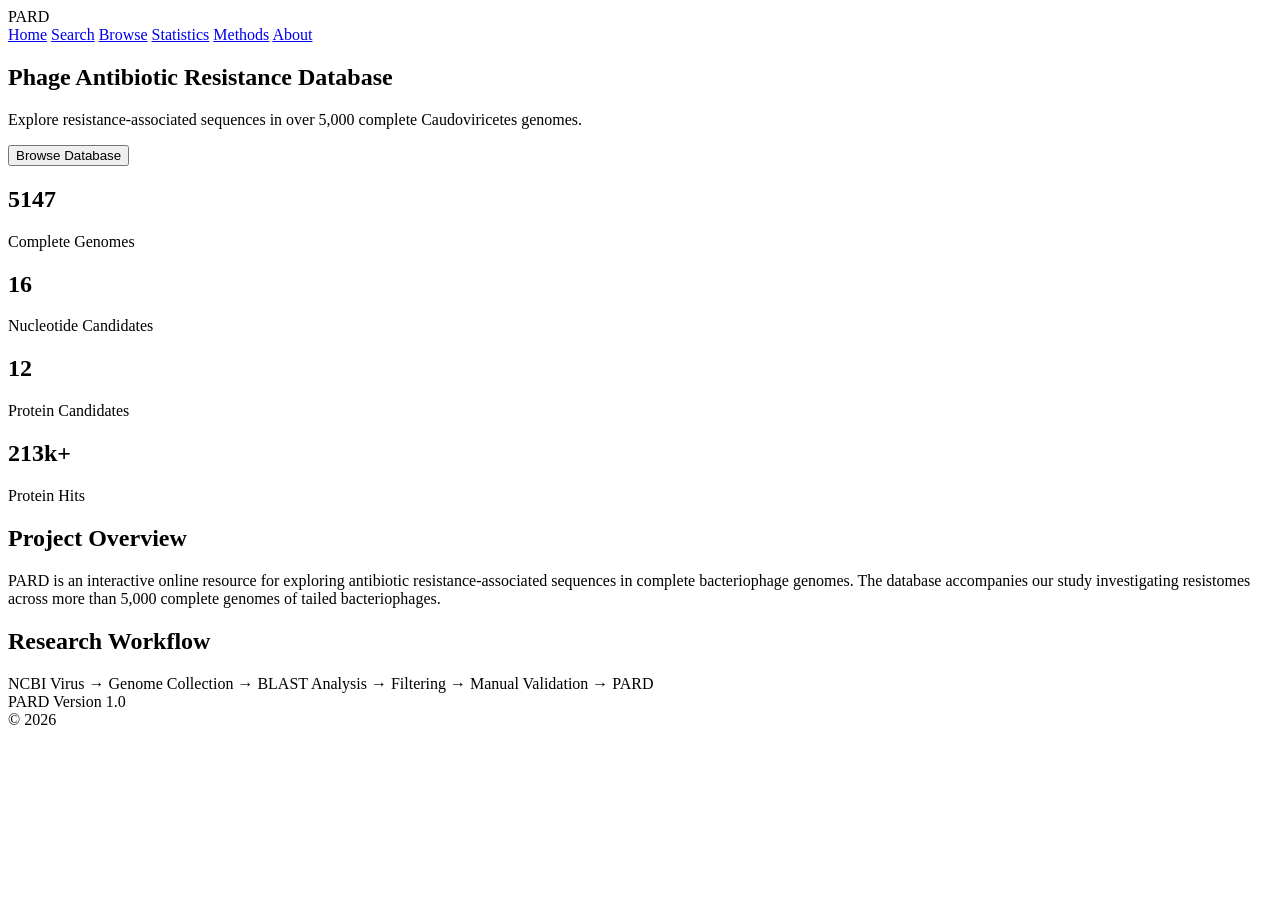
==== index.html @ 98bc3f48 "Rename dev/index.html to index.html" ====
<!DOCTYPE html>
<html lang="en">

<head>

    <meta charset="UTF-8">
    <meta name="viewport"
          content="width=device-width, initial-scale=1.0">

    <title>PARD | Phage Antibiotic Resistance Database</title>

    <link rel="stylesheet"
          href="css/style.css">

</head>

<body>

<header>

    <div class="logo">

        PARD

    </div>

    <nav>

        <a href="#">Home</a>
        <a href="pages/search.html">Search</a>
        <a href="pages/browse.html">Browse</a>
        <a href="pages/statistics.html">Statistics</a>
        <a href="pages/methods.html">Methods</a>
        <a href="pages/about.html">About</a>

    </nav>

</header>

<section class="hero">

    <div class="hero-content">

        <h1>
            Phage Antibiotic Resistance Database
        </h1>

        <p>

            Explore resistance-associated sequences in over
            5,000 complete Caudoviricetes genomes.

        </p>

        <button id="browseButton">

            Browse Database

        </button>

    </div>

</section>

<section class="stats">

    <div class="card">

        <h2>5147</h2>

        <p>Complete Genomes</p>

    </div>

    <div class="card">

        <h2>16</h2>

        <p>Nucleotide Candidates</p>

    </div>

    <div class="card">

        <h2>12</h2>

        <p>Protein Candidates</p>

    </div>

    <div class="card">

        <h2>213k+</h2>

        <p>Protein Hits</p>

    </div>

</section>

<section class="overview">

<h2>

Project Overview

</h2>

<p>

PARD is an interactive online resource for exploring
antibiotic resistance-associated sequences in complete
bacteriophage genomes. The database accompanies our
study investigating resistomes across more than
5,000 complete genomes of tailed bacteriophages.

</p>

</section>

<section class="workflow">

<h2>

Research Workflow

</h2>

<div class="workflow-box">

NCBI Virus

<span>→</span>

Genome Collection

<span>→</span>

BLAST Analysis

<span>→</span>

Filtering

<span>→</span>

Manual Validation

<span>→</span>

PARD

</div>

</section>

<footer>

<div>

PARD Version 1.0

</div>

<div>

© 2026

</div>

</footer>

<script src="js/database.js"></script>
<script src="js/app.js"></script>

</body>

</html>
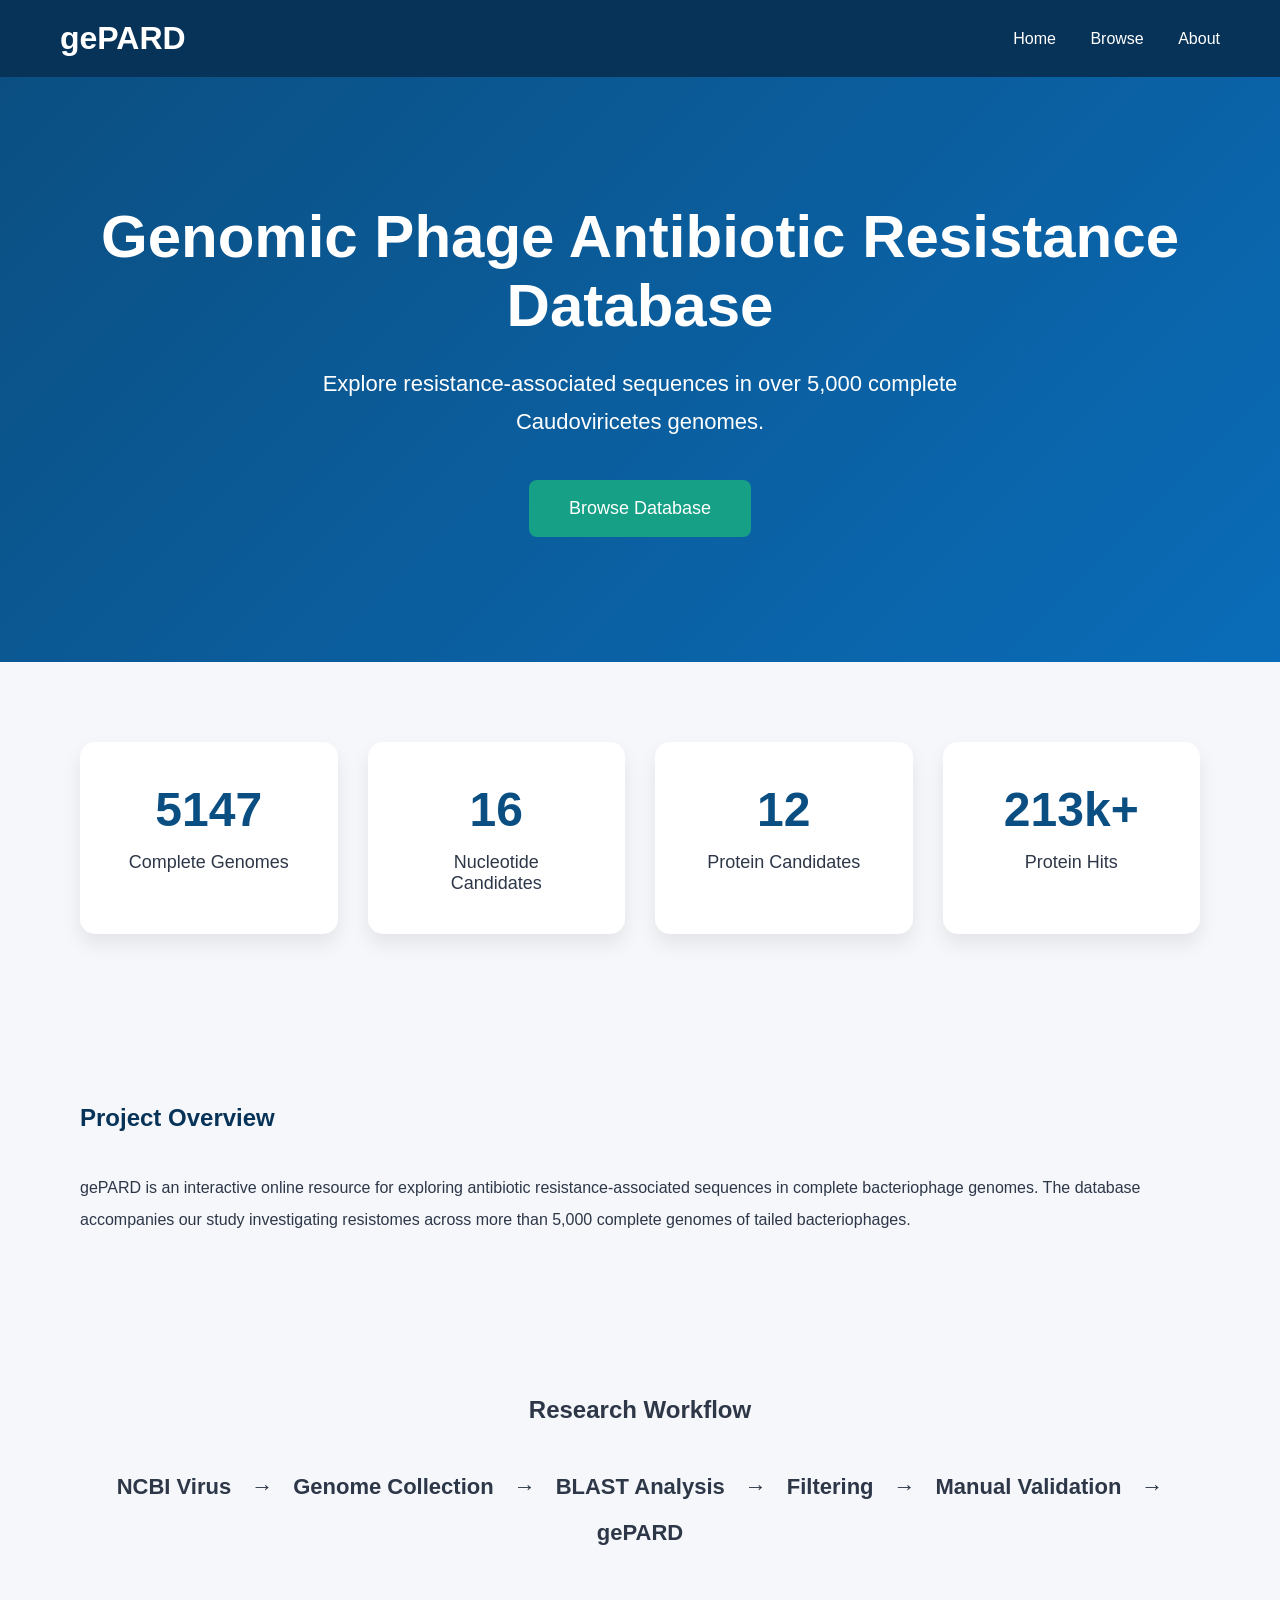
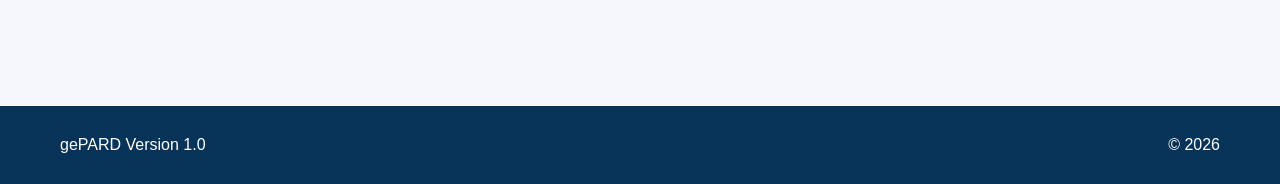
==== commit 2717de82: "gePARD renaming and high-confidence hits added" ====
--- a/index.html
+++ b/index.html
@@ -7,7 +7,7 @@
     <meta name="viewport"
           content="width=device-width, initial-scale=1.0">
 
-    <title>PARD | Phage Antibiotic Resistance Database</title>
+    <title>gePARD | Phage Antibiotic Resistance Database</title>
 
     <link rel="stylesheet"
           href="css/style.css">
@@ -20,17 +20,18 @@
 
     <div class="logo">
 
-        PARD
+        gePARD
 
     </div>
 
     <nav>
 
         <a href="#">Home</a>
-        <a href="pages/search.html">Search</a>
-        <a href="pages/browse.html">Browse</a>
+        <!--
+        <a href="pages/search.html">Search</a> -->
+        <a href="pages/browse.html">Browse</a> <!--
         <a href="pages/statistics.html">Statistics</a>
-        <a href="pages/methods.html">Methods</a>
+        <a href="pages/methods.html">Methods</a> -->
         <a href="pages/about.html">About</a>
 
     </nav>
@@ -42,7 +43,7 @@
     <div class="hero-content">
 
         <h1>
-            Phage Antibiotic Resistance Database
+            Genomic Phage Antibiotic Resistance Database
         </h1>
 
         <p>
@@ -108,7 +109,7 @@
 
 <p>
 
-PARD is an interactive online resource for exploring
+gePARD is an interactive online resource for exploring
 antibiotic resistance-associated sequences in complete
 bacteriophage genomes. The database accompanies our
 study investigating resistomes across more than
@@ -148,7 +149,7 @@
 
 <span>→</span>
 
-PARD
+gePARD
 
 </div>
 
@@ -158,7 +159,7 @@
 
 <div>
 
-PARD Version 1.0
+gePARD Version 1.0
 
 </div>
 
--- a/css/style.css
+++ b/css/style.css
@@ -0,0 +1,1043 @@
+*{
+    margin:0;
+    padding:0;
+    box-sizing:border-box;
+}
+
+body{
+
+    font-family:Arial,Helvetica,sans-serif;
+
+    background:#f5f7fa;
+
+    color:#2d3748;
+
+}
+
+header {
+
+    display: flex;
+
+    justify-content: space-between;
+
+    align-items: center;
+
+    padding: 20px 60px;
+
+    background: #083358;
+
+    color: white;
+
+    position: sticky;
+
+    top: 0;
+
+    z-index: 1000;
+
+}
+
+.logo{
+
+    color:white;
+
+    text-decoration: none;
+
+    font-size:32px;
+
+    font-weight:bold;
+
+}
+
+nav a{
+
+    color:white;
+
+    text-decoration:none;
+
+    margin-left:30px;
+
+    transition:.3s;
+
+}
+
+nav a:hover{
+
+    color:#80d4ff;
+
+}
+
+nav a.active {
+    font-weight: 700;
+    border-bottom: 2px solid currentColor;
+}
+
+.hero{
+
+    height:65vh;
+
+    display:flex;
+
+    justify-content:center;
+
+    align-items:center;
+
+    text-align:center;
+
+    background:linear-gradient(135deg,#0b4f82,#0a6cb8);
+
+    color:white;
+
+}
+
+.hero h1{
+
+    font-size:60px;
+
+    margin-bottom:25px;
+
+}
+
+.hero p{
+
+    width:700px;
+
+    max-width:90%;
+
+    margin:auto;
+
+    line-height:1.7;
+
+    font-size:22px;
+
+}
+
+.hero button{
+
+    margin-top:40px;
+
+    padding:18px 40px;
+
+    border:none;
+
+    border-radius:8px;
+
+    background:#16a085;
+
+    color:white;
+
+    font-size:18px;
+
+    cursor:pointer;
+
+}
+
+.hero button:hover{
+
+    background:#1abc9c;
+
+}
+
+.stats{
+
+    display:grid;
+
+    grid-template-columns:repeat(4,1fr);
+
+    gap:30px;
+
+    padding:80px;
+
+}
+
+.card{
+
+    background:white;
+
+    padding:40px;
+
+    border-radius:15px;
+
+    text-align:center;
+
+    box-shadow:0 10px 20px rgba(0,0,0,.08);
+
+}
+
+.card h2{
+
+    font-size:48px;
+
+    color:#0b4f82;
+
+}
+
+.card p{
+
+    margin-top:15px;
+
+    font-size:18px;
+
+}
+
+.overview{
+
+    padding:80px;
+
+    line-height:2;
+
+}
+
+.overview h2{
+
+    color:#083358;
+
+    margin-bottom:30px;
+
+}
+
+.workflow{
+
+    padding:80px;
+
+    text-align:center;
+
+}
+
+.workflow h2{
+
+    margin-bottom:50px;
+
+}
+
+.workflow-box{
+
+    display:flex;
+
+    justify-content:center;
+
+    align-items:center;
+
+    gap:20px;
+
+    flex-wrap:wrap;
+
+    font-size:22px;
+
+    font-weight:bold;
+
+}
+
+footer{
+
+    margin-top:80px;
+
+    background:#083358;
+
+    color:white;
+
+    display:flex;
+
+    justify-content:space-between;
+
+    padding:30px 60px;
+
+}
+
+@media(max-width:900px){
+
+.stats{
+
+grid-template-columns:1fr 1fr;
+
+}
+
+.hero h1{
+
+font-size:42px;
+
+}
+
+}
+
+@media(max-width:600px){
+
+.stats{
+
+grid-template-columns:1fr;
+
+}
+
+header{
+
+flex-direction:column;
+
+}
+
+nav{
+
+margin-top:20px;
+
+}
+
+.genome-actions {
+    flex-direction: column;
+    align-items: stretch;
+}
+
+.action-button {
+    text-align: center;
+}
+
+}
+
+#genomeContainer {
+    display: grid;
+
+    grid-template-columns:
+        repeat(auto-fit, minmax(290px, 1fr));
+
+    gap: 22px;
+    padding: 22px 30px 30px;
+}
+
+.genome-card {
+    position: relative;
+
+    padding: 22px;
+
+    background: white;
+    border: 1px solid #dde5ea;
+    border-radius: 14px;
+
+    box-shadow: 0 3px 12px rgba(26, 48, 62, 0.07);
+
+    cursor: pointer;
+
+    transition:
+        transform 0.18s ease,
+        box-shadow 0.18s ease,
+        border-color 0.18s ease;
+}
+
+.genome-card:hover {
+    transform: translateY(-4px);
+    border-color: #9ac9df;
+    box-shadow: 0 10px 24px rgba(26, 48, 62, 0.13);
+}
+
+.genome-card:focus-visible {
+    outline: 3px solid rgba(11, 79, 130, 0.35);
+    outline-offset: 4px;
+
+    transform: translateY(-4px);
+    border-color: #9ac9df;
+
+    box-shadow: 0 10px 24px rgba(26, 48, 62, 0.13);
+}
+
+.genome-card h2 {
+    margin: 0 0 12px;
+
+    color: #173c50;
+
+    font-size: 1.2rem;
+    line-height: 1.35;
+}
+
+.genome-card p {
+    margin: 8px 0;
+
+    color: #52616b;
+
+    line-height: 1.5;
+}
+
+.genome-card strong {
+    color: #263943;
+}
+
+.info-row {
+    display: grid;
+    grid-template-columns: 180px minmax(0, 1fr);
+    gap: 20px;
+    padding: 10px 0;
+    border-bottom: 1px solid #ddd;
+}
+
+@media (max-width: 600px) {
+
+    .info-row {
+        grid-template-columns: 1fr;
+        gap: 4px;
+    }
+
+}
+
+.info-row:last-child {
+    border-bottom: none;
+}
+
+.info-label {
+
+    font-weight: bold;
+
+}
+
+.info-value {
+    color: #333;
+    overflow-wrap: anywhere;
+}
+
+.info-value a {
+    color: #0b4f82;
+    text-decoration: none;
+    font-weight: 600;
+}
+
+.info-value a:hover {
+    text-decoration: underline;
+}
+
+.browse-controls {
+    display: grid;
+
+    grid-template-columns:
+        minmax(240px, 2fr)
+        minmax(180px, 1fr)
+        minmax(180px, 1fr)
+        auto;
+
+    gap: 18px;
+    align-items: end;
+}
+
+.browse-controls input,
+.browse-controls select {
+    width: 100%;
+    min-height: 44px;
+    padding: 10px 12px;
+
+    border: 1px solid #bdcbd4;
+    border-radius: 8px;
+
+    background: white;
+    color: #25343e;
+
+    font: inherit;
+}
+
+.browse-controls input::placeholder {
+    color: #8a979f;
+}
+
+.control-group {
+    display: flex;
+    flex-direction: column;
+    gap: 7px;
+}
+
+.control-group label {
+    color: #34424d;
+    font-size: 0.88rem;
+    font-weight: 700;
+}
+
+.genome-section {
+
+    background: white;
+
+    padding: 20px;
+
+    margin-bottom: 25px;
+
+    border-radius: 8px;
+
+    box-shadow: 0 2px 6px rgba(0,0,0,0.08);
+
+}
+
+.genome-section h3 {
+
+    margin-top: 0;
+
+    margin-bottom: 15px;
+
+    border-bottom: 2px solid #083358;
+
+    padding-bottom: 8px;
+
+}
+
+.analysis-status {
+    display: inline-block;
+    margin-bottom: 18px;
+    padding: 7px 12px;
+    border-radius: 999px;
+    font-size: 0.9rem;
+    font-weight: bold;
+}
+
+.genome-card .analysis-status {
+    margin-bottom: 10px;
+    font-size: 0.82rem;
+    line-height: 1.35;
+    white-space: normal;
+}
+
+.status-high {
+    background: #fbe9e7;
+    color: #a93226;
+    border: 1px solid #e6b0aa;
+}
+
+.status-review {
+    background: #fff4d6;
+    color: #7d5a00;
+    border: 1px solid #e6c86e;
+}
+
+.status-none {
+    background: #eaf7ef;
+    color: #27633c;
+    border: 1px solid #9fd4b1;
+}
+
+.analysis-note {
+    margin-top: 18px;
+    padding: 12px;
+    background: #f5f7fa;
+    border-left: 4px solid #083358;
+    line-height: 1.5;
+    font-size: 0.92rem;
+    color: #4a5568;
+}
+
+.genome-page {
+    width: min(1000px, calc(100% - 40px));
+    margin: 40px auto;
+}
+
+.genome-page > h2 {
+    margin-bottom: 25px;
+    color: #083358;
+}
+
+.genome-accession {
+    margin-top: -18px;
+    margin-bottom: 24px;
+    color: #5f6b76;
+    font-family: monospace;
+    font-size: 1rem;
+}
+
+.genome-actions {
+    display: flex;
+    justify-content: space-between;
+    align-items: center;
+    gap: 12px;
+    margin-bottom: 24px;
+}
+
+.action-button {
+    display: inline-block;
+    padding: 10px 16px;
+    border-radius: 7px;
+    text-decoration: none;
+    font-weight: 600;
+    transition:
+        background-color 0.2s ease,
+        border-color 0.2s ease,
+        transform 0.2s ease;
+}
+
+.action-button:hover {
+    transform: translateY(-1px);
+}
+
+.action-primary {
+    background: #0b4f82;
+    color: white;
+    border: 1px solid #0b4f82;
+}
+
+.action-primary:hover {
+    background: #083358;
+    border-color: #083358;
+}
+
+.action-secondary {
+    background: white;
+    color: #0b4f82;
+    border: 1px solid #0b4f82;
+}
+
+.action-secondary:hover {
+    background: #edf5fa;
+}
+
+#genomeCount {
+    margin: 0;
+    color: #263943;
+    font-weight: 700;
+}
+
+.empty-results {
+    max-width: 620px;
+    margin: 50px auto;
+    padding: 32px;
+    text-align: center;
+    background: #f7fafc;
+    border: 1px solid #d6e0e8;
+    border-radius: 10px;
+}
+
+.empty-results h2 {
+    margin-top: 0;
+    margin-bottom: 12px;
+    color: #083358;
+}
+
+.empty-results p {
+    margin-bottom: 22px;
+    color: #5f6b76;
+    line-height: 1.6;
+}
+
+.clear-search-button {
+    padding: 10px 18px;
+    border: 1px solid #0b4f82;
+    border-radius: 7px;
+    background: #0b4f82;
+    color: white;
+    font: inherit;
+    font-weight: 600;
+    cursor: pointer;
+}
+
+.clear-search-button:hover {
+    background: #083358;
+    border-color: #083358;
+}
+
+.clear-search-button:focus-visible {
+    outline: 3px solid rgba(11, 79, 130, 0.3);
+    outline-offset: 3px;
+}
+
+#paginationControls {
+    display: flex;
+    justify-content: center;
+    align-items: center;
+    gap: 14px;
+    margin-top: 28px;
+    margin-bottom: 28px;
+}
+
+.pagination-button {
+    padding: 9px 16px;
+    border: 1px solid #0b4f82;
+    border-radius: 7px;
+    background: #0b4f82;
+    color: white;
+    font: inherit;
+    font-weight: 600;
+    cursor: pointer;
+}
+
+.pagination-button:hover:not(:disabled) {
+    background: #083358;
+    border-color: #083358;
+}
+
+.pagination-button:disabled {
+    background: #d9e0e5;
+    border-color: #c5ced5;
+    color: #6c757d;
+    cursor: not-allowed;
+}
+
+.pagination-button:focus-visible {
+    outline: 3px solid rgba(11, 79, 130, 0.3);
+    outline-offset: 3px;
+}
+
+.pagination-information {
+    min-width: 110px;
+    text-align: center;
+    color: #45515c;
+    font-weight: 600;
+}
+
+.reset-browse-button {
+    padding: 7px 14px;
+    border: 1px solid #687782;
+    border-radius: 7px;
+    background: white;
+    color: #34424d;
+    font: inherit;
+    font-weight: 600;
+    cursor: pointer;
+}
+
+.reset-browse-button:hover {
+    background: #edf1f4;
+    border-color: #45515c;
+}
+
+.reset-browse-button:focus-visible {
+    outline: 3px solid rgba(11, 79, 130, 0.3);
+    outline-offset: 3px;
+}
+
+.browse-load-error {
+    max-width: 620px;
+    margin: 50px auto;
+    padding: 32px;
+    text-align: center;
+    background: #fff1f0;
+    border: 1px solid #e4aaa5;
+    border-radius: 10px;
+}
+
+.browse-load-error h2 {
+    margin-top: 0;
+    color: #8f2f27;
+}
+
+.browse-load-error p {
+    margin-bottom: 0;
+    color: #643b38;
+    line-height: 1.6;
+}
+
+.browse-intro {
+    display: grid;
+
+    grid-template-columns:
+        minmax(280px, auto)
+        minmax(300px, 620px);
+
+    align-items: center;
+    justify-content: space-between;
+    gap: 50px;
+
+    max-width: none;
+
+    margin: 0 30px 18px;
+    padding-top: 22px;
+}
+
+.page-label {
+    margin-bottom: 8px;
+    color: #1677a8;
+    font-size: 0.8rem;
+    font-weight: 700;
+    letter-spacing: 0.12em;
+}
+
+.browse-intro h1 {
+    margin: 0;
+
+    font-size: clamp(2rem, 4vw, 3rem);
+    line-height: 1.1;
+}
+
+.browse-description {
+    margin: 0;
+
+    max-width: 620px;
+
+    color: #5b6872;
+
+    font-size: 1rem;
+    line-height: 1.6;
+}
+
+.browse-toolbar {
+    margin: 0 30px 30px;
+    padding: 22px;
+
+    background: white;
+    border: 1px solid #dce4e9;
+    border-radius: 14px;
+
+    box-shadow: 0 4px 16px rgba(24, 46, 61, 0.06);
+}
+
+.results-header {
+    display: flex;
+    justify-content: space-between;
+    align-items: center;
+
+    gap: 20px;
+    margin: 26px 30px 0;
+}
+
+.results-hint {
+    margin: 0;
+    color: #71808a;
+    font-size: 0.9rem;
+}
+
+.card-metrics {
+    display: grid;
+    grid-template-columns: repeat(3, 1fr);
+
+    gap: 8px;
+
+    margin-top: 18px;
+    padding-top: 16px;
+
+    border-top: 1px solid #e5ebef;
+}
+
+.card-metrics > div {
+    min-width: 0;
+}
+
+.metric-label {
+    display: block;
+
+    margin-bottom: 4px;
+
+    color: #74828b;
+
+    font-size: 0.72rem;
+    line-height: 1.3;
+}
+
+.card-metrics strong {
+    font-size: 0.9rem;
+}
+
+.card-link {
+    display: flex;
+    justify-content: flex-end;
+
+    gap: 6px;
+
+    margin-top: 18px;
+
+    color: #1677a8;
+
+    font-size: 0.88rem;
+    font-weight: 700;
+}
+
+.card-link span {
+    transition: transform 0.18s ease;
+}
+
+.genome-card:hover .card-link span {
+    transform: translateX(3px);
+}
+
+@media (max-width: 850px) {
+
+    .browse-intro {
+        grid-template-columns: 1fr;
+        gap: 12px;
+    }
+
+    .browse-description {
+        max-width: 680px;
+    }
+
+    .browse-controls {
+        grid-template-columns: 1fr 1fr;
+    }
+
+    .search-control {
+        grid-column: 1 / -1;
+    }
+
+    .reset-browse-button {
+        min-height: 44px;
+    }
+
+}
+
+@media (max-width: 650px) {
+
+    .results-header {
+        flex-direction: column;
+        align-items: flex-start;
+        gap: 5px;
+    }
+
+}
+
+@media (max-width: 560px) {
+
+    .browse-intro {
+        margin-left: 18px;
+        margin-right: 18px;
+    }
+
+    .browse-toolbar {
+        margin-left: 18px;
+        margin-right: 18px;
+    }
+
+    .results-header {
+        margin-left: 18px;
+        margin-right: 18px;
+    }
+
+    #genomeContainer {
+        padding-left: 18px;
+        padding-right: 18px;
+    }
+
+    .browse-controls {
+        grid-template-columns: 1fr;
+    }
+
+    .search-control {
+        grid-column: auto;
+    }
+
+    .reset-browse-button {
+        width: 100%;
+        min-height: 44px;
+    }
+
+}
+
+@media (max-width: 380px) {
+
+    .card-metrics {
+        grid-template-columns: 1fr;
+    }
+
+}
+
+/* =========================
+   ABOUT PAGE
+   ========================= */
+
+.about-page {
+    width: min(1000px, calc(100% - 40px));
+    margin: 0 auto;
+    padding: 55px 0 20px;
+}
+
+.about-intro {
+    margin-bottom: 45px;
+}
+
+.about-intro h1 {
+    margin: 0 0 20px;
+
+    color: #083358;
+
+    font-size: clamp(2.2rem, 5vw, 3.5rem);
+    line-height: 1.1;
+}
+
+.about-lead {
+    max-width: 780px;
+
+    color: #5b6872;
+
+    font-size: 1.2rem;
+    line-height: 1.7;
+}
+
+.about-section {
+    margin-bottom: 35px;
+    padding: 30px;
+
+    background: white;
+
+    border: 1px solid #dce4e9;
+    border-radius: 14px;
+
+    box-shadow: 0 4px 16px rgba(24, 46, 61, 0.06);
+}
+
+.about-section h2 {
+    margin: 0 0 18px;
+
+    color: #083358;
+
+    font-size: 1.7rem;
+}
+
+.about-section p {
+    margin-bottom: 16px;
+
+    color: #4f5d66;
+
+    line-height: 1.7;
+}
+
+.about-section p:last-child {
+    margin-bottom: 0;
+}
+
+.about-section a {
+    color: #0b4f82;
+
+    font-weight: 600;
+
+    text-decoration: none;
+}
+
+.about-section a:hover {
+    text-decoration: underline;
+}
+
+.about-grid {
+    display: grid;
+
+    grid-template-columns:
+        repeat(3, 1fr);
+
+    gap: 20px;
+}
+
+.about-card {
+    padding: 25px;
+
+    background: #f5f7fa;
+
+    border: 1px solid #dce4e9;
+    border-radius: 10px;
+}
+
+.about-card h3 {
+    margin: 0 0 12px;
+
+    color: #0b4f82;
+
+    font-size: 1.5rem;
+}
+
+.about-card p {
+    margin: 0;
+
+    font-size: 0.95rem;
+}
+
+.about-contact {
+    margin-bottom: 0;
+}
+
+@media (max-width: 700px) {
+
+    .about-page {
+        width: min(100% - 30px, 1000px);
+
+        padding-top: 35px;
+    }
+
+    .about-section {
+        padding: 24px;
+    }
+
+    .about-grid {
+        grid-template-columns: 1fr;
+    }
+
+}
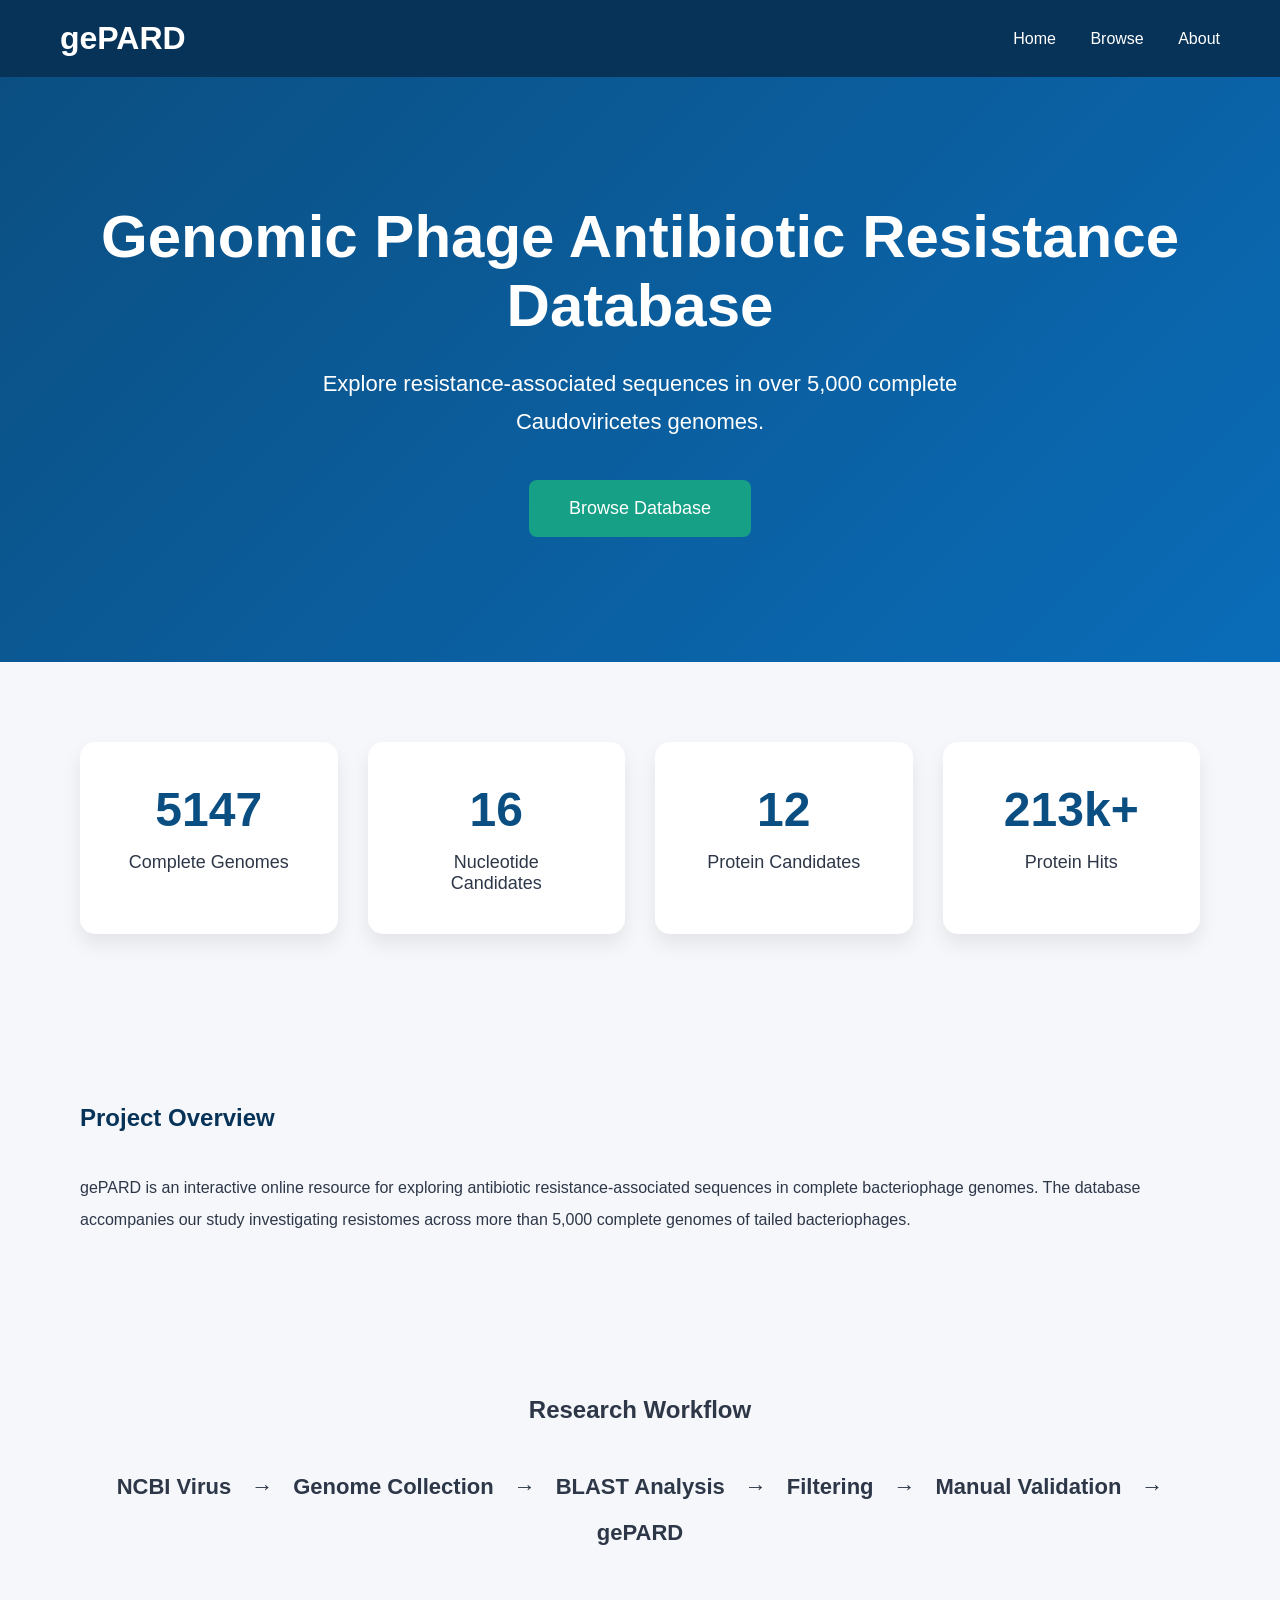
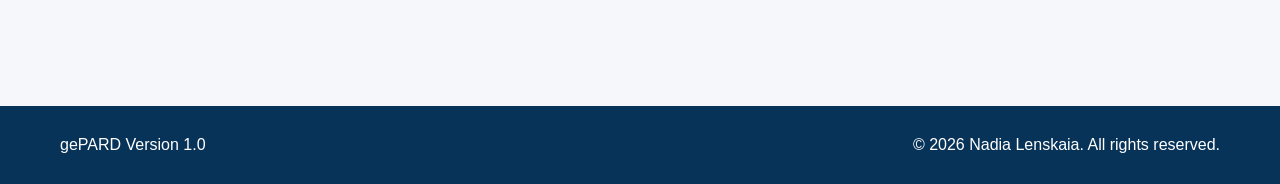
==== commit 1e0c783c: "moved all the files outside of dev" ====
--- a/index.html
+++ b/index.html
@@ -26,8 +26,7 @@
 
     <nav>
 
-        <a href="#">Home</a>
-        <!--
+        <a href="#">Home</a> <!--
         <a href="pages/search.html">Search</a> -->
         <a href="pages/browse.html">Browse</a> <!--
         <a href="pages/statistics.html">Statistics</a>
@@ -43,7 +42,7 @@
     <div class="hero-content">
 
         <h1>
-            Genomic Phage Antibiotic Resistance Database
+           Genomic Phage Antibiotic Resistance Database
         </h1>
 
         <p>
@@ -165,7 +164,7 @@
 
 <div>
 
-© 2026
+© 2026 Nadia Lenskaia. All rights reserved.
 
 </div>
 
@@ -176,4 +175,4 @@
 
 </body>
 
-</html>
+</html>
